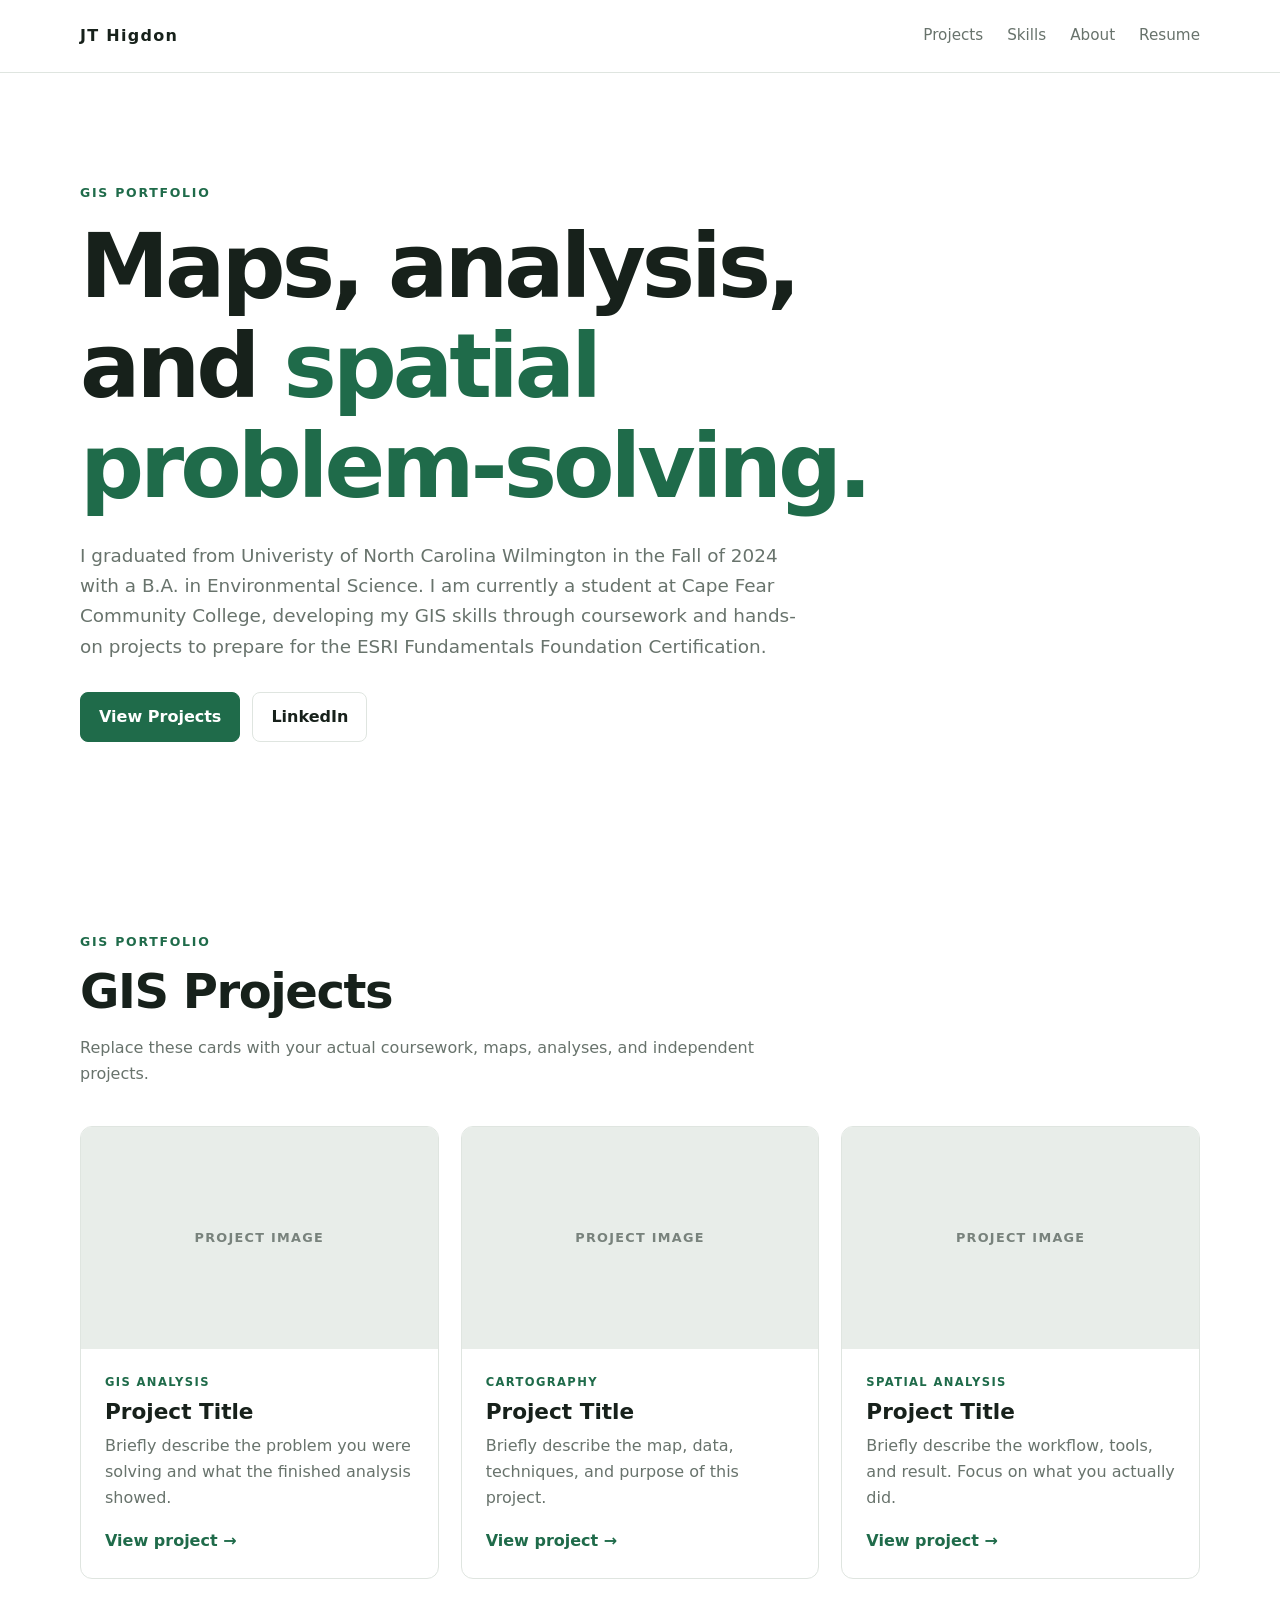
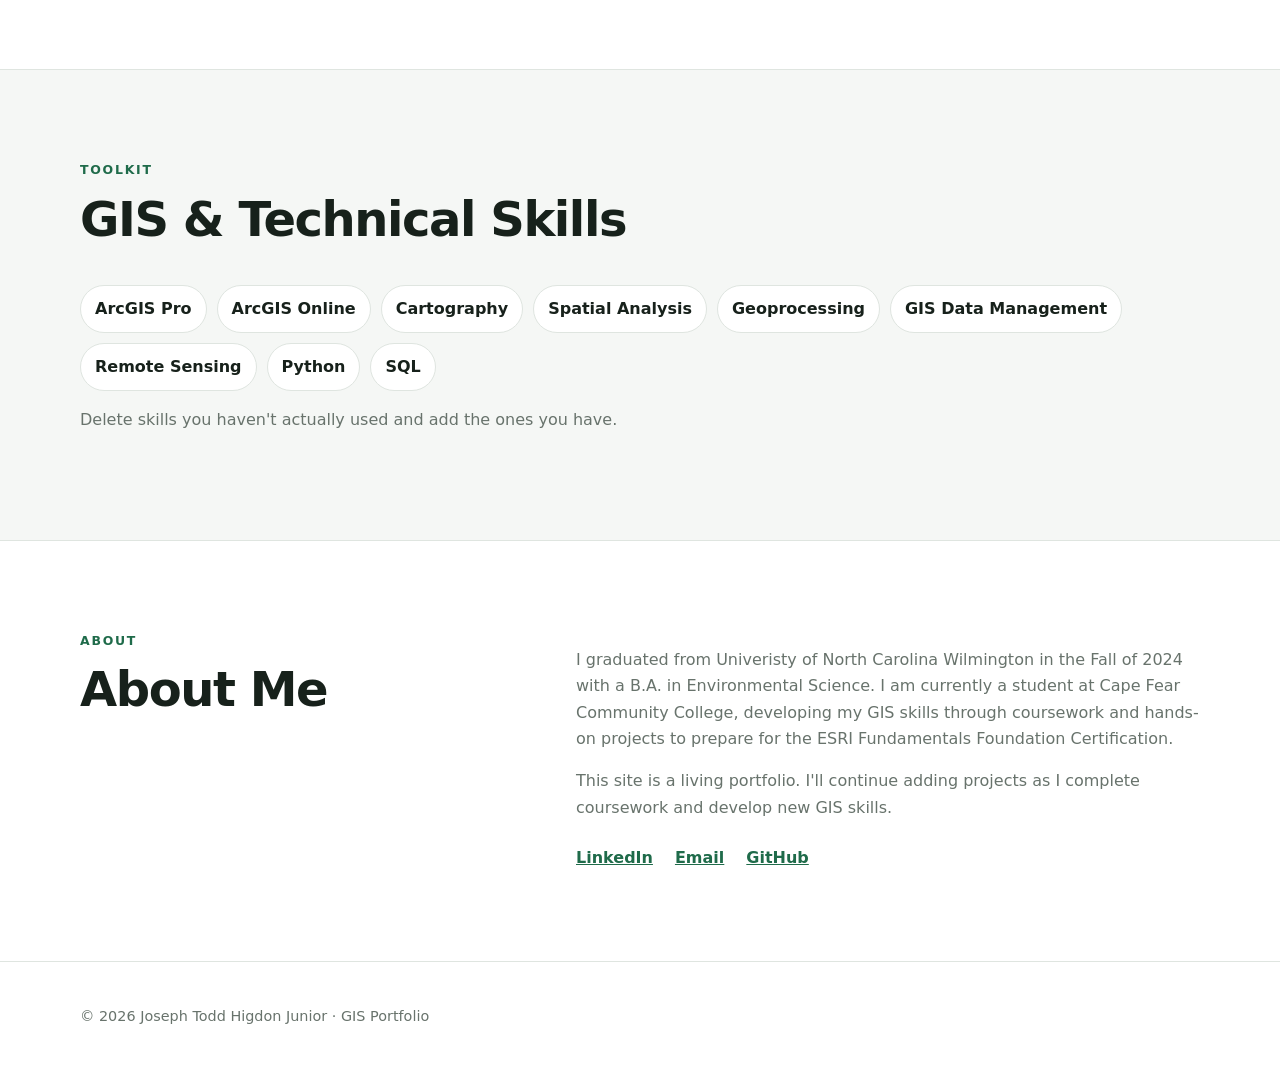
==== index.html @ 103b7e20 "Update index.html" ====
<!DOCTYPE html>
<html lang="en">
<head>
  <meta charset="UTF-8">
  <meta name="viewport" content="width=device-width, initial-scale=1.0">
  <meta name="description" content="GIS portfolio of Your Name — GIS projects, maps, analysis, and technical skills.">
  <title>JT Higdon | GIS Portfolio</title>
  <link rel="stylesheet" href="assets/style.css">
</head>
<body>
  <header class="site-header">
    <nav class="nav container">
      <a class="brand" href="index.html">JT Higdon</a>
      <div class="nav-links">
        <a href="#projects">Projects</a>
        <a href="#skills">Skills</a>
        <a href="#about">About</a>
        <a href="resume.pdf" target="_blank">Resume</a>
      </div>
    </nav>
  </header>

  <main>
    <section class="hero container">
      <p class="eyebrow">GIS PORTFOLIO</p>
      <h1>Maps, analysis, and <span>spatial problem-solving.</span></h1>
      <p class="hero-copy">
I graduated from Univeristy of North Carolina Wilmington in the Fall of 2024 with a B.A. in Environmental Science. 
        I am currently a student at Cape Fear Community College, developing my GIS skills through coursework 
        and hands-on projects to prepare for the ESRI Fundamentals Foundation Certification. 
      </p>
      <div class="hero-actions">
        <a class="button primary" href="#projects">View Projects</a>
        <a class="button secondary" href="https://www.linkedin.com/" target="_blank" rel="noopener">LinkedIn</a>
      </div>
    </section>

    <section id="projects" class="section container">
      <div class="section-heading">
        <p class="eyebrow">GIS PORTFOLIO</p>
        <h2>GIS Projects</h2>
        <p>Replace these cards with your actual coursework, maps, analyses, and independent projects.</p>
      </div>

      <div class="project-grid">
        <article class="project-card">
          <div class="project-image placeholder">PROJECT IMAGE</div>
          <div class="project-content">
            <p class="project-type">GIS ANALYSIS</p>
            <h3>Project Title</h3>
            <p>Briefly describe the problem you were solving and what the finished analysis showed.</p>
            <a href="projects/project-1.html">View project →</a>
          </div>
        </article>

        <article class="project-card">
          <div class="project-image placeholder">PROJECT IMAGE</div>
          <div class="project-content">
            <p class="project-type">CARTOGRAPHY</p>
            <h3>Project Title</h3>
            <p>Briefly describe the map, data, techniques, and purpose of this project.</p>
            <a href="projects/project-2.html">View project →</a>
          </div>
        </article>

        <article class="project-card">
          <div class="project-image placeholder">PROJECT IMAGE</div>
          <div class="project-content">
            <p class="project-type">SPATIAL ANALYSIS</p>
            <h3>Project Title</h3>
            <p>Briefly describe the workflow, tools, and result. Focus on what you actually did.</p>
            <a href="projects/project-3.html">View project →</a>
          </div>
        </article>
      </div>
    </section>

    <section id="skills" class="section section-alt">
      <div class="container">
        <div class="section-heading">
          <p class="eyebrow">TOOLKIT</p>
          <h2>GIS & Technical Skills</h2>
        </div>
        <div class="skills">
          <span>ArcGIS Pro</span>
          <span>ArcGIS Online</span>
          <span>Cartography</span>
          <span>Spatial Analysis</span>
          <span>Geoprocessing</span>
          <span>GIS Data Management</span>
          <span>Remote Sensing</span>
          <span>Python</span>
          <span>SQL</span>
        </div>
        <p class="note">Delete skills you haven't actually used and add the ones you have.</p>
      </div>
    </section>

    <section id="about" class="section container about">
      <div>
        <p class="eyebrow">ABOUT</p>
        <h2>About Me</h2>
      </div>
      <div class="about-copy">
        <p>
I graduated from Univeristy of North Carolina Wilmington in the Fall of 2024 with a B.A. in Environmental Science.
          I am currently a student at Cape Fear Community College, developing my GIS skills through coursework 
          and hands-on projects to prepare for the ESRI Fundamentals Foundation Certification.
        </p>
        <p>
          This site is a living portfolio. I'll continue adding projects as I
          complete coursework and develop new GIS skills.
        </p>
        <div class="contact-links">
          <a href="https://www.linkedin.com/" target="_blank" rel="noopener">LinkedIn</a>
          <a href="mailto:your.email@example.com">Email</a>
          <a href="https://github.com/" target="_blank" rel="noopener">GitHub</a>
        </div>
      </div>
    </section>
  </main>

  <footer class="footer">
    <div class="container">
      <p>© 2026 Joseph Todd Higdon Junior · GIS Portfolio</p>
    </div>
  </footer>
</body>
</html>
---- assets/style.css ----
:root {
  --ink: #17211b;
  --muted: #68736c;
  --line: #dfe5e0;
  --surface: #f5f7f5;
  --accent: #1f6b4a;
  --accent-dark: #154d35;
  --white: #ffffff;
}

* { box-sizing: border-box; }

html { scroll-behavior: smooth; }

body {
  margin: 0;
  font-family: Inter, ui-sans-serif, system-ui, -apple-system, BlinkMacSystemFont, "Segoe UI", sans-serif;
  color: var(--ink);
  background: var(--white);
  line-height: 1.65;
}

a { color: inherit; }

.container {
  width: min(1120px, calc(100% - 40px));
  margin: 0 auto;
}

.site-header {
  position: sticky;
  top: 0;
  z-index: 10;
  background: rgba(255,255,255,.94);
  border-bottom: 1px solid var(--line);
  backdrop-filter: blur(10px);
}

.nav {
  min-height: 72px;
  display: flex;
  align-items: center;
  justify-content: space-between;
  gap: 24px;
}

.brand {
  font-weight: 800;
  letter-spacing: .08em;
  text-decoration: none;
}

.nav-links {
  display: flex;
  gap: 24px;
  font-size: .95rem;
}

.nav-links a { text-decoration: none; color: var(--muted); }
.nav-links a:hover { color: var(--ink); }

.hero {
  padding: 110px 0 100px;
  max-width: 1120px;
}

.eyebrow {
  margin: 0 0 12px;
  color: var(--accent);
  font-size: .78rem;
  font-weight: 800;
  letter-spacing: .14em;
}

h1, h2, h3 { line-height: 1.12; margin-top: 0; }

h1 {
  max-width: 850px;
  margin-bottom: 24px;
  font-size: clamp(3rem, 7vw, 5.8rem);
  letter-spacing: -.045em;
}

h1 span { color: var(--accent); }

h2 {
  font-size: clamp(2rem, 4vw, 3rem);
  letter-spacing: -.03em;
  margin-bottom: 14px;
}

h3 { font-size: 1.35rem; margin-bottom: 8px; }

.hero-copy {
  max-width: 730px;
  color: var(--muted);
  font-size: 1.15rem;
}

.hero-actions {
  display: flex;
  gap: 12px;
  margin-top: 30px;
}

.button {
  display: inline-block;
  padding: 11px 18px;
  border-radius: 8px;
  text-decoration: none;
  font-weight: 700;
  border: 1px solid var(--line);
}

.button.primary {
  background: var(--accent);
  color: var(--white);
  border-color: var(--accent);
}

.button.primary:hover { background: var(--accent-dark); }

.button.secondary { background: var(--white); }

.section { padding: 90px 0; }

.section-alt {
  background: var(--surface);
  border-top: 1px solid var(--line);
  border-bottom: 1px solid var(--line);
}

.section-heading {
  max-width: 700px;
  margin-bottom: 38px;
}

.section-heading > p:last-child,
.note { color: var(--muted); }

.project-grid {
  display: grid;
  grid-template-columns: repeat(3, 1fr);
  gap: 22px;
}

.project-card {
  overflow: hidden;
  border: 1px solid var(--line);
  border-radius: 12px;
  background: var(--white);
}

.project-image {
  width: 100%;
  aspect-ratio: 16 / 10;
  object-fit: cover;
}

.placeholder {
  display: grid;
  place-items: center;
  background: #e8ede9;
  color: #78827c;
  font-size: .8rem;
  font-weight: 800;
  letter-spacing: .1em;
}

.project-content { padding: 24px; }

.project-type {
  margin: 0 0 8px;
  color: var(--accent);
  font-size: .72rem;
  font-weight: 800;
  letter-spacing: .12em;
}

.project-content p:not(.project-type) {
  color: var(--muted);
  margin-top: 0;
}

.project-content a {
  color: var(--accent);
  font-weight: 750;
  text-decoration: none;
}

.skills {
  display: flex;
  flex-wrap: wrap;
  gap: 10px;
}

.skills span {
  padding: 10px 14px;
  border: 1px solid var(--line);
  border-radius: 999px;
  background: var(--white);
  font-weight: 650;
}

.about {
  display: grid;
  grid-template-columns: .8fr 1.2fr;
  gap: 80px;
}

.about-copy {
  max-width: 680px;
  color: var(--muted);
}

.contact-links {
  display: flex;
  gap: 22px;
  margin-top: 24px;
}

.contact-links a {
  color: var(--accent);
  font-weight: 750;
}

.footer {
  padding: 28px 0;
  border-top: 1px solid var(--line);
  color: var(--muted);
  font-size: .9rem;
}

@media (max-width: 800px) {
  .nav-links { gap: 12px; font-size: .85rem; }
  .project-grid, .about { grid-template-columns: 1fr; }
  .about { gap: 20px; }
  .hero { padding-top: 75px; }
}

@media (max-width: 520px) {
  .nav { align-items: flex-start; padding: 16px 0; flex-direction: column; }
  .nav-links { flex-wrap: wrap; }
  .hero-actions { flex-direction: column; align-items: flex-start; }
}
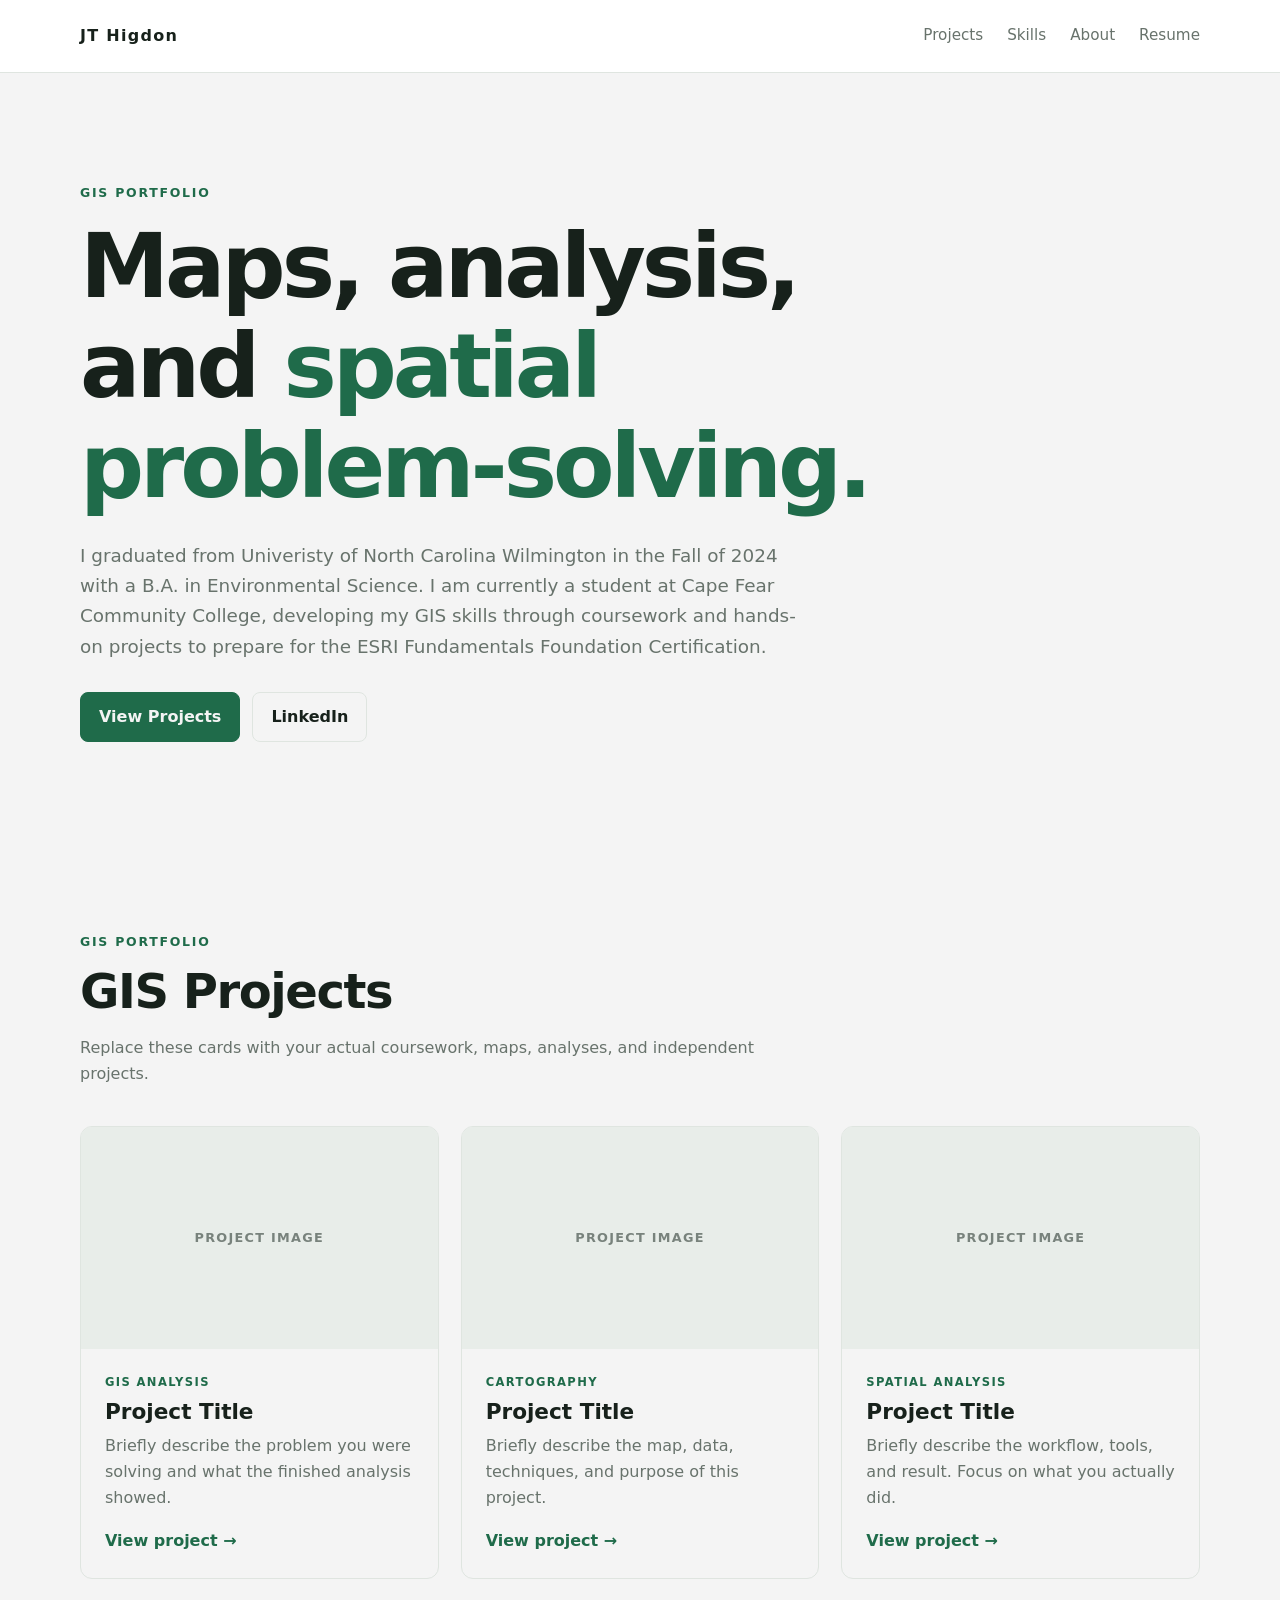
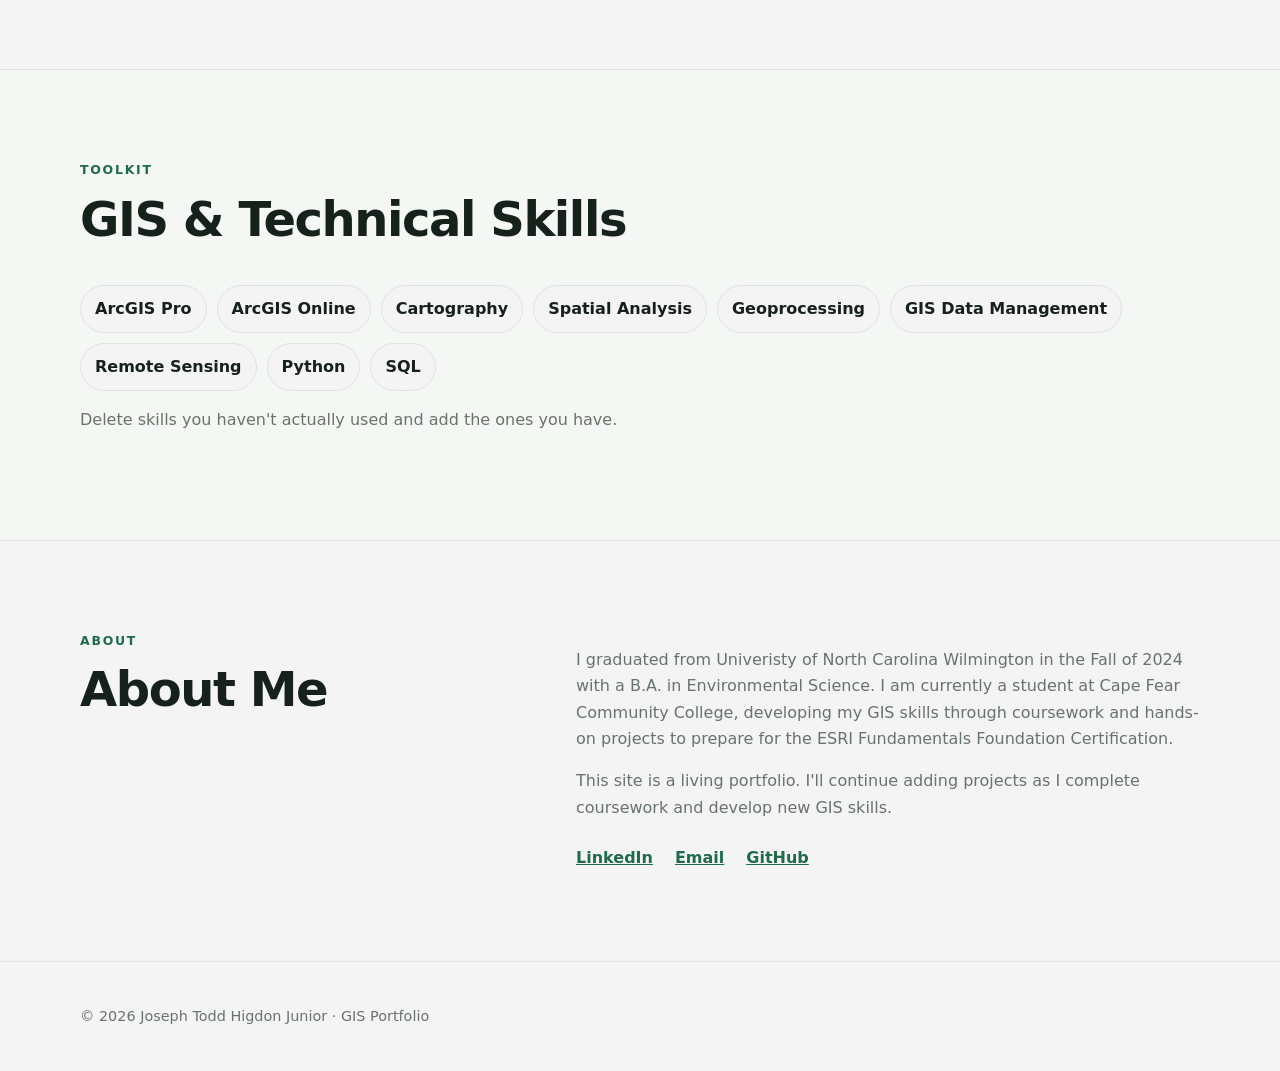
==== commit 922daa64: "Update index.html" ====
--- a/index.html
+++ b/index.html
@@ -31,7 +31,7 @@
       </p>
       <div class="hero-actions">
         <a class="button primary" href="#projects">View Projects</a>
-        <a class="button secondary" href="https://www.linkedin.com/" target="_blank" rel="noopener">LinkedIn</a>
+        <a class="button secondary" href="https://www.linkedin.com/in/JosephTHigdonJr" target="_blank" rel="noopener">LinkedIn</a>
       </div>
     </section>
 
@@ -112,8 +112,8 @@
           complete coursework and develop new GIS skills.
         </p>
         <div class="contact-links">
-          <a href="https://www.linkedin.com/" target="_blank" rel="noopener">LinkedIn</a>
-          <a href="mailto:your.email@example.com">Email</a>
+          <a href="https://www.linkedin.com/in/JosephTHigdonJr" target="_blank" rel="noopener">LinkedIn</a>
+          <a href="JTHigdonJ@gmail.com">Email</a>
           <a href="https://github.com/" target="_blank" rel="noopener">GitHub</a>
         </div>
       </div>
--- a/assets/style.css
+++ b/assets/style.css
@@ -5,7 +5,7 @@
   --surface: #f5f7f5;
   --accent: #1f6b4a;
   --accent-dark: #154d35;
-  --white: #ffffff;
+  --white: #f4f4f4;
 }
 
 * { box-sizing: border-box; }
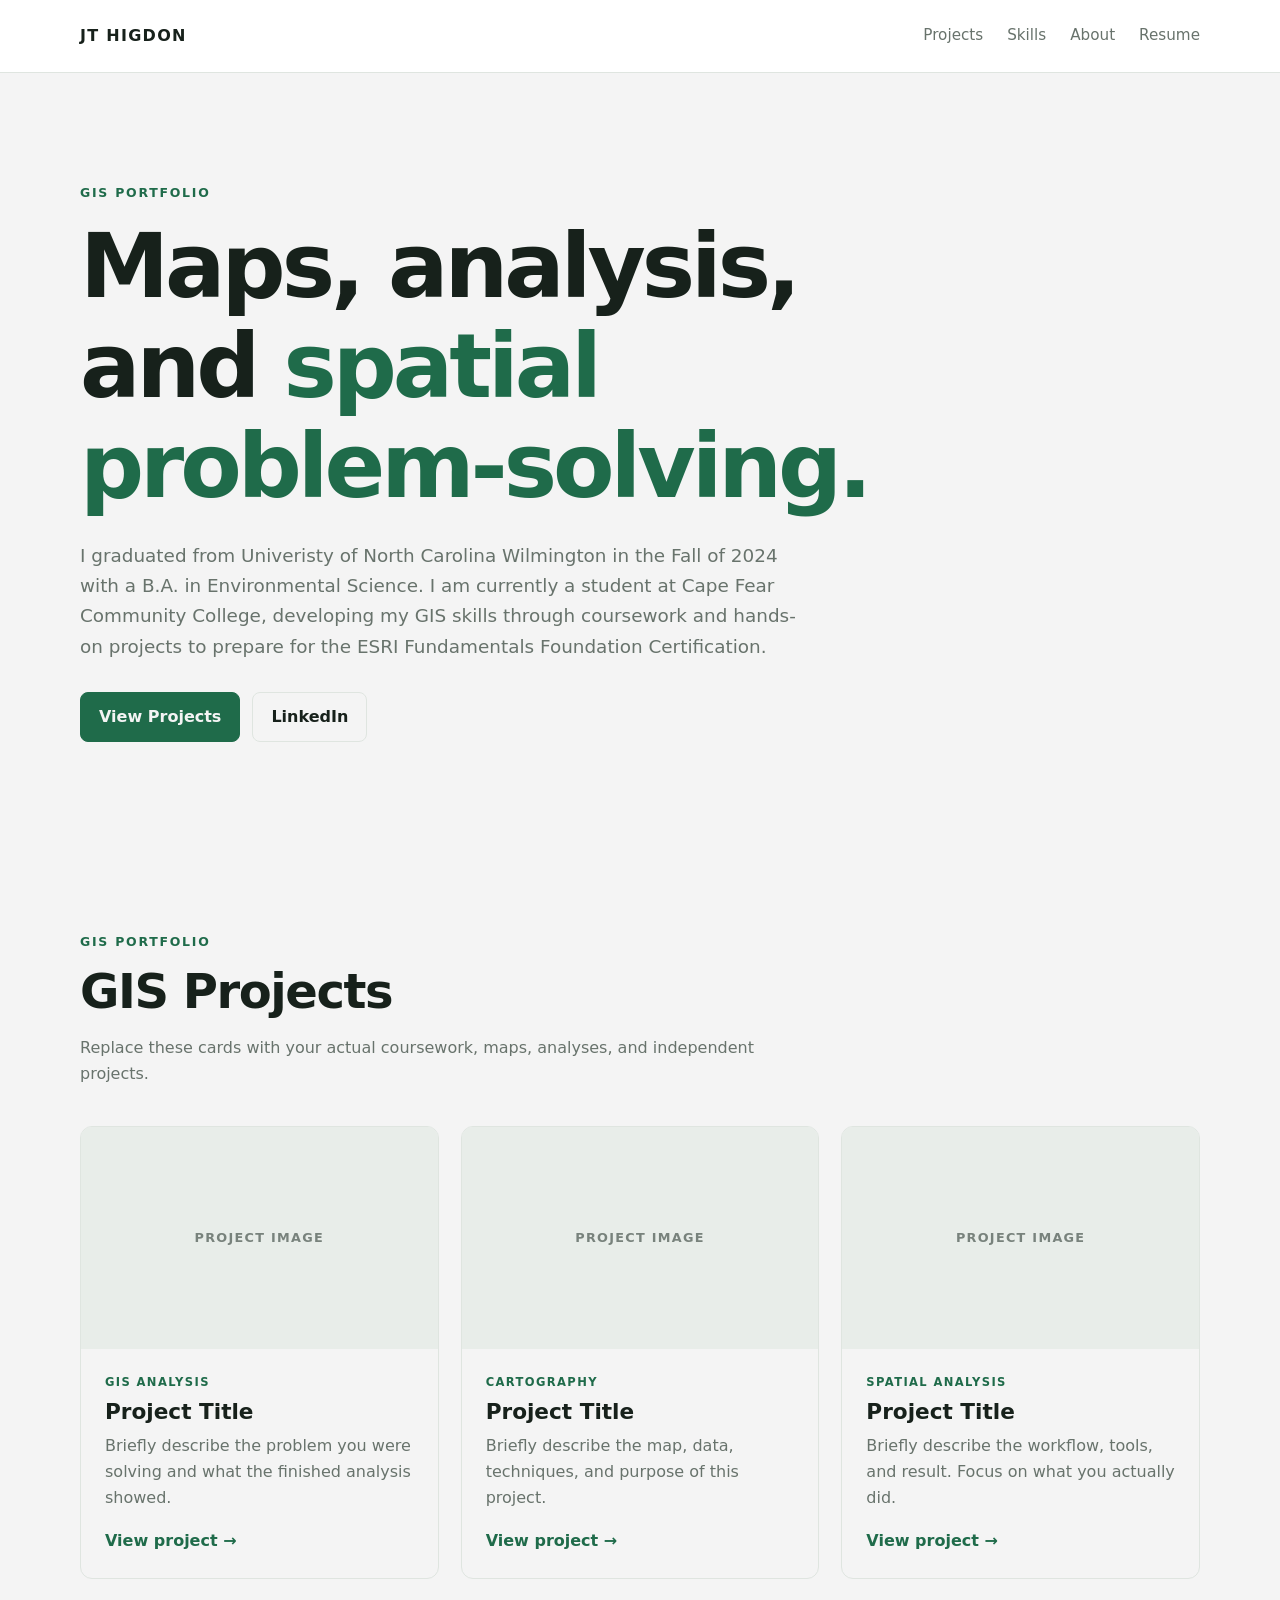
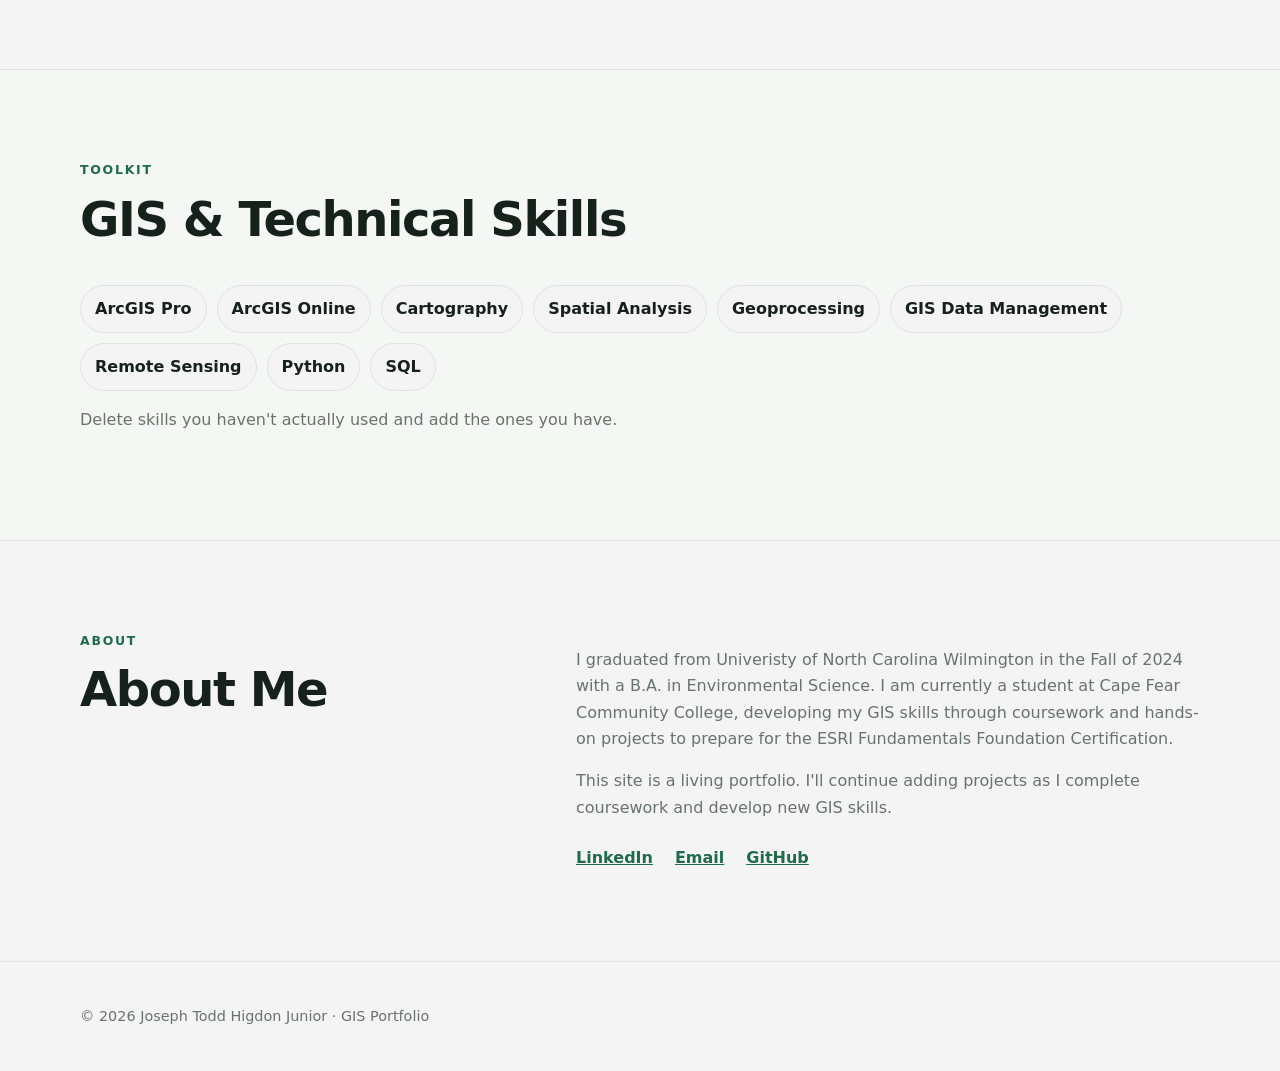
==== commit bf11fa62: "Update index.html" ====
--- a/index.html
+++ b/index.html
@@ -4,13 +4,13 @@
   <meta charset="UTF-8">
   <meta name="viewport" content="width=device-width, initial-scale=1.0">
   <meta name="description" content="GIS portfolio of Your Name — GIS projects, maps, analysis, and technical skills.">
-  <title>JT Higdon | GIS Portfolio</title>
+  <title>JT HIGDON | GIS Portfolio</title>
   <link rel="stylesheet" href="assets/style.css">
 </head>
 <body>
   <header class="site-header">
     <nav class="nav container">
-      <a class="brand" href="index.html">JT Higdon</a>
+      <a class="brand" href="index.html">JT HIGDON</a>
       <div class="nav-links">
         <a href="#projects">Projects</a>
         <a href="#skills">Skills</a>
@@ -113,7 +113,7 @@
         </p>
         <div class="contact-links">
           <a href="https://www.linkedin.com/in/JosephTHigdonJr" target="_blank" rel="noopener">LinkedIn</a>
-          <a href="JTHigdonJ@gmail.com">Email</a>
+          <a href="mailto:JTHigdonJ@gmail.com">Email</a>
           <a href="https://github.com/" target="_blank" rel="noopener">GitHub</a>
         </div>
       </div>
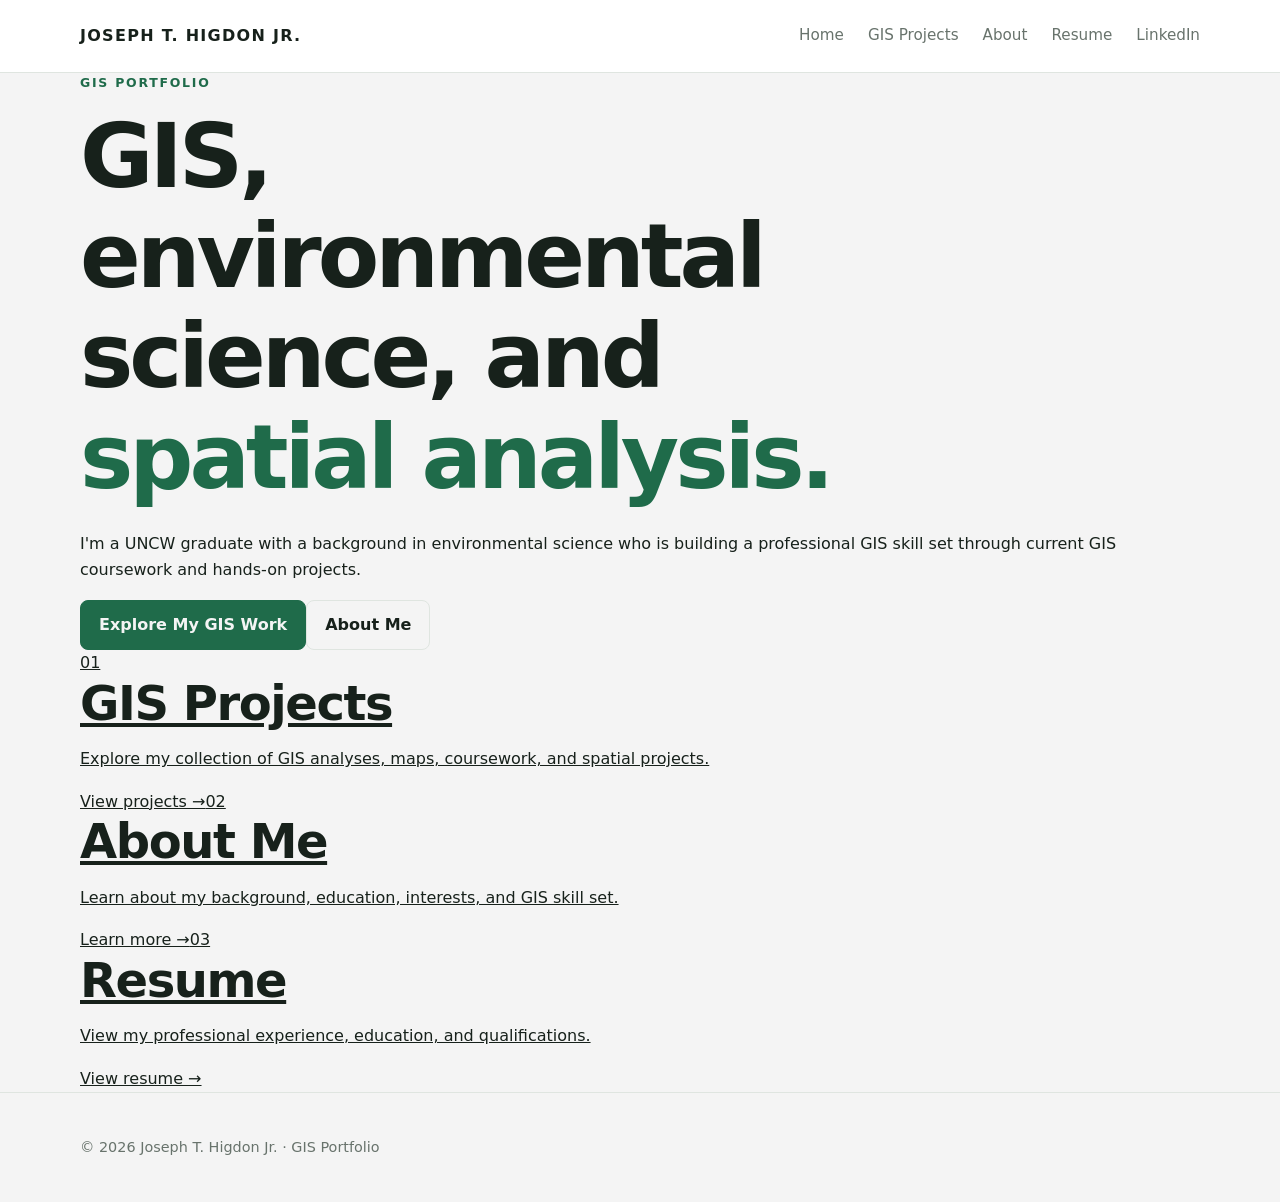
==== commit 4259efb7: "Add files via upload" ====
--- a/index.html
+++ b/index.html
@@ -1,129 +1 @@
-<!DOCTYPE html>
-<html lang="en">
-<head>
-  <meta charset="UTF-8">
-  <meta name="viewport" content="width=device-width, initial-scale=1.0">
-  <meta name="description" content="GIS portfolio of Your Name — GIS projects, maps, analysis, and technical skills.">
-  <title>JT HIGDON | GIS Portfolio</title>
-  <link rel="stylesheet" href="assets/style.css">
-</head>
-<body>
-  <header class="site-header">
-    <nav class="nav container">
-      <a class="brand" href="index.html">JT HIGDON</a>
-      <div class="nav-links">
-        <a href="#projects">Projects</a>
-        <a href="#skills">Skills</a>
-        <a href="#about">About</a>
-        <a href="resume.pdf" target="_blank">Resume</a>
-      </div>
-    </nav>
-  </header>
-
-  <main>
-    <section class="hero container">
-      <p class="eyebrow">GIS PORTFOLIO</p>
-      <h1>Maps, analysis, and <span>spatial problem-solving.</span></h1>
-      <p class="hero-copy">
-I graduated from Univeristy of North Carolina Wilmington in the Fall of 2024 with a B.A. in Environmental Science. 
-        I am currently a student at Cape Fear Community College, developing my GIS skills through coursework 
-        and hands-on projects to prepare for the ESRI Fundamentals Foundation Certification. 
-      </p>
-      <div class="hero-actions">
-        <a class="button primary" href="#projects">View Projects</a>
-        <a class="button secondary" href="https://www.linkedin.com/in/JosephTHigdonJr" target="_blank" rel="noopener">LinkedIn</a>
-      </div>
-    </section>
-
-    <section id="projects" class="section container">
-      <div class="section-heading">
-        <p class="eyebrow">GIS PORTFOLIO</p>
-        <h2>GIS Projects</h2>
-        <p>Replace these cards with your actual coursework, maps, analyses, and independent projects.</p>
-      </div>
-
-      <div class="project-grid">
-        <article class="project-card">
-          <div class="project-image placeholder">PROJECT IMAGE</div>
-          <div class="project-content">
-            <p class="project-type">GIS ANALYSIS</p>
-            <h3>Project Title</h3>
-            <p>Briefly describe the problem you were solving and what the finished analysis showed.</p>
-            <a href="projects/project-1.html">View project →</a>
-          </div>
-        </article>
-
-        <article class="project-card">
-          <div class="project-image placeholder">PROJECT IMAGE</div>
-          <div class="project-content">
-            <p class="project-type">CARTOGRAPHY</p>
-            <h3>Project Title</h3>
-            <p>Briefly describe the map, data, techniques, and purpose of this project.</p>
-            <a href="projects/project-2.html">View project →</a>
-          </div>
-        </article>
-
-        <article class="project-card">
-          <div class="project-image placeholder">PROJECT IMAGE</div>
-          <div class="project-content">
-            <p class="project-type">SPATIAL ANALYSIS</p>
-            <h3>Project Title</h3>
-            <p>Briefly describe the workflow, tools, and result. Focus on what you actually did.</p>
-            <a href="projects/project-3.html">View project →</a>
-          </div>
-        </article>
-      </div>
-    </section>
-
-    <section id="skills" class="section section-alt">
-      <div class="container">
-        <div class="section-heading">
-          <p class="eyebrow">TOOLKIT</p>
-          <h2>GIS & Technical Skills</h2>
-        </div>
-        <div class="skills">
-          <span>ArcGIS Pro</span>
-          <span>ArcGIS Online</span>
-          <span>Cartography</span>
-          <span>Spatial Analysis</span>
-          <span>Geoprocessing</span>
-          <span>GIS Data Management</span>
-          <span>Remote Sensing</span>
-          <span>Python</span>
-          <span>SQL</span>
-        </div>
-        <p class="note">Delete skills you haven't actually used and add the ones you have.</p>
-      </div>
-    </section>
-
-    <section id="about" class="section container about">
-      <div>
-        <p class="eyebrow">ABOUT</p>
-        <h2>About Me</h2>
-      </div>
-      <div class="about-copy">
-        <p>
-I graduated from Univeristy of North Carolina Wilmington in the Fall of 2024 with a B.A. in Environmental Science.
-          I am currently a student at Cape Fear Community College, developing my GIS skills through coursework 
-          and hands-on projects to prepare for the ESRI Fundamentals Foundation Certification.
-        </p>
-        <p>
-          This site is a living portfolio. I'll continue adding projects as I
-          complete coursework and develop new GIS skills.
-        </p>
-        <div class="contact-links">
-          <a href="https://www.linkedin.com/in/JosephTHigdonJr" target="_blank" rel="noopener">LinkedIn</a>
-          <a href="mailto:JTHigdonJ@gmail.com">Email</a>
-          <a href="https://github.com/" target="_blank" rel="noopener">GitHub</a>
-        </div>
-      </div>
-    </section>
-  </main>
-
-  <footer class="footer">
-    <div class="container">
-      <p>© 2026 Joseph Todd Higdon Junior · GIS Portfolio</p>
-    </div>
-  </footer>
-</body>
-</html>
+<!DOCTYPE html><html lang="en"><head><meta charset="UTF-8"><meta name="viewport" content="width=device-width, initial-scale=1.0"><title>GIS Portfolio | Joseph T. Higdon Jr.</title><link rel="stylesheet" href="assets/style.css"></head><body><header class="site-header"><nav class="nav container"><a class="brand" href="index.html">JOSEPH T. HIGDON JR.</a><div class="nav-links"><a href="index.html" class="active">Home</a><a href="projects.html" class="">GIS Projects</a><a href="about.html" class="">About</a><a href="resume.html" class="">Resume</a><a href="https://www.linkedin.com/in/JosephTHigdonJr" target="_blank" rel="noopener">LinkedIn</a></div></nav></header><main><section class="landing container"><div class="landing-copy"><p class="eyebrow">GIS PORTFOLIO</p><h1>GIS, environmental science, and <span>spatial analysis.</span></h1><p class="lead">I'm a UNCW graduate with a background in environmental science who is building a professional GIS skill set through current GIS coursework and hands-on projects.</p><div class="actions"><a class="button primary" href="projects.html">Explore My GIS Work</a><a class="button secondary" href="about.html">About Me</a></div></div></section><section class="quick-links"><div class="container quick-grid"><a href="projects.html"><span class="card-label">01</span><h2>GIS Projects</h2><p>Explore my collection of GIS analyses, maps, coursework, and spatial projects.</p><span class="arrow">View projects →</span></a><a href="about.html"><span class="card-label">02</span><h2>About Me</h2><p>Learn about my background, education, interests, and GIS skill set.</p><span class="arrow">Learn more →</span></a><a href="resume.html"><span class="card-label">03</span><h2>Resume</h2><p>View my professional experience, education, and qualifications.</p><span class="arrow">View resume →</span></a></div></section></main><footer class="footer"><div class="container"><p>© 2026 Joseph T. Higdon Jr. · GIS Portfolio</p></div></footer></body></html>
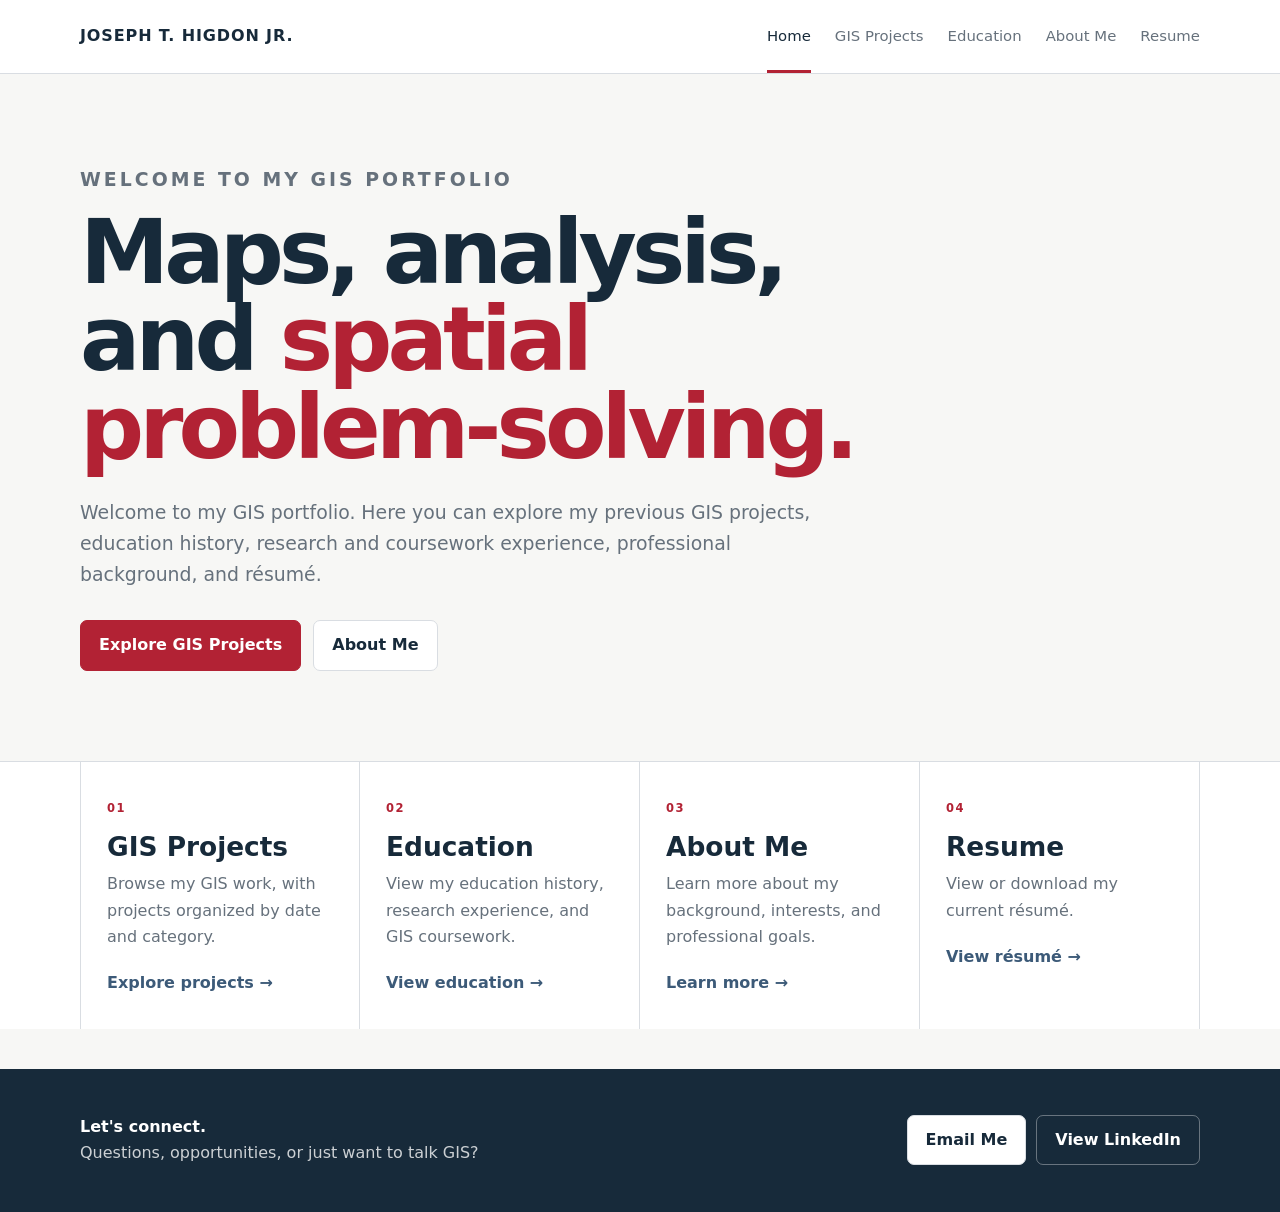
==== commit ae6b0e25: "Add files via upload" ====
--- a/index.html
+++ b/index.html
@@ -1 +1,82 @@
-<!DOCTYPE html><html lang="en"><head><meta charset="UTF-8"><meta name="viewport" content="width=device-width, initial-scale=1.0"><title>GIS Portfolio | Joseph T. Higdon Jr.</title><link rel="stylesheet" href="assets/style.css"></head><body><header class="site-header"><nav class="nav container"><a class="brand" href="index.html">JOSEPH T. HIGDON JR.</a><div class="nav-links"><a href="index.html" class="active">Home</a><a href="projects.html" class="">GIS Projects</a><a href="about.html" class="">About</a><a href="resume.html" class="">Resume</a><a href="https://www.linkedin.com/in/JosephTHigdonJr" target="_blank" rel="noopener">LinkedIn</a></div></nav></header><main><section class="landing container"><div class="landing-copy"><p class="eyebrow">GIS PORTFOLIO</p><h1>GIS, environmental science, and <span>spatial analysis.</span></h1><p class="lead">I'm a UNCW graduate with a background in environmental science who is building a professional GIS skill set through current GIS coursework and hands-on projects.</p><div class="actions"><a class="button primary" href="projects.html">Explore My GIS Work</a><a class="button secondary" href="about.html">About Me</a></div></div></section><section class="quick-links"><div class="container quick-grid"><a href="projects.html"><span class="card-label">01</span><h2>GIS Projects</h2><p>Explore my collection of GIS analyses, maps, coursework, and spatial projects.</p><span class="arrow">View projects →</span></a><a href="about.html"><span class="card-label">02</span><h2>About Me</h2><p>Learn about my background, education, interests, and GIS skill set.</p><span class="arrow">Learn more →</span></a><a href="resume.html"><span class="card-label">03</span><h2>Resume</h2><p>View my professional experience, education, and qualifications.</p><span class="arrow">View resume →</span></a></div></section></main><footer class="footer"><div class="container"><p>© 2026 Joseph T. Higdon Jr. · GIS Portfolio</p></div></footer></body></html>+<!doctype html>
+<html lang="en">
+<head>
+  <meta charset="utf-8">
+  <meta name="viewport" content="width=device-width, initial-scale=1">
+  <meta name="description" content="GIS portfolio of Joseph T. Higdon Jr.">
+  <title>Home | Joseph T. Higdon Jr.</title>
+  <link rel="stylesheet" href="assets/style.css">
+</head>
+<body>
+
+<header class="site-header">
+  <nav class="nav container">
+    <a class="brand" href="index.html">JOSEPH T. HIGDON JR.</a>
+    <div class="nav-links"><a href="index.html" class="active">Home</a><a href="projects.html" class="">GIS Projects</a><a href="education.html" class="">Education</a><a href="about.html" class="">About Me</a><a href="resume.html" class="">Resume</a></div>
+  </nav>
+</header>
+
+
+<main>
+  <section class="hero container">
+    <div class="hero-copy">
+      <p class="eyebrow">WELCOME TO MY GIS PORTFOLIO</p>
+      <h1>Maps, analysis, and <span>spatial problem-solving.</span></h1>
+      <p>
+        Welcome to my GIS portfolio. Here you can explore my previous GIS
+        projects, education history, research and coursework experience,
+        professional background, and résumé.
+      </p>
+      <div class="actions">
+        <a class="button primary" href="projects.html">Explore GIS Projects</a>
+        <a class="button secondary" href="about.html">About Me</a>
+      </div>
+    </div>
+  </section>
+
+  <section class="home-panels">
+    <div class="container panel-grid">
+      <a class="panel" href="projects.html">
+        <span class="panel-number">01</span>
+        <h2>GIS Projects</h2>
+        <p>Browse my GIS work, with projects organized by date and category.</p>
+        <span class="arrow">Explore projects →</span>
+      </a>
+      <a class="panel" href="education.html">
+        <span class="panel-number">02</span>
+        <h2>Education</h2>
+        <p>View my education history, research experience, and GIS coursework.</p>
+        <span class="arrow">View education →</span>
+      </a>
+      <a class="panel" href="about.html">
+        <span class="panel-number">03</span>
+        <h2>About Me</h2>
+        <p>Learn more about my background, interests, and professional goals.</p>
+        <span class="arrow">Learn more →</span>
+      </a>
+      <a class="panel" href="resume.html">
+        <span class="panel-number">04</span>
+        <h2>Resume</h2>
+        <p>View or download my current résumé.</p>
+        <span class="arrow">View résumé →</span>
+      </a>
+    </div>
+  </section>
+</main>
+
+
+<footer class="footer">
+  <div class="container footer-inner">
+    <div>
+      <p class="footer-title">Let's connect.</p>
+      <p>Questions, opportunities, or just want to talk GIS?</p>
+    </div>
+    <div class="footer-actions">
+      <a class="button secondary" href="mailto:JTHigdonJ@gmail.com">Email Me</a>
+      <a class="button outline" href="https://www.linkedin.com/in/JosephTHigdonJr" target="_blank" rel="noopener">View LinkedIn</a>
+    </div>
+  </div>
+</footer>
+
+</body>
+</html>
--- a/assets/style.css
+++ b/assets/style.css
@@ -1,11 +1,17 @@
+
 :root {
-  --ink: #17211b;
-  --muted: #68736c;
-  --line: #dfe5e0;
-  --surface: #f5f7f5;
-  --accent: #1f6b4a;
-  --accent-dark: #154d35;
-  --white: #f4f4f4;
+  --navy: #172a3a;
+  --navy-2: #243b53;
+  --red: #b22234;
+  --red-dark: #8f1b2a;
+  --blue: #3c5a78;
+  --cream: #f7f7f5;
+  --white: #ffffff;
+  --ink: #20242a;
+  --muted: #66717c;
+  --line: #d9dde2;
+  --soft: #eef0f2;
+  --shadow: 0 12px 30px rgba(23, 42, 58, .08);
 }
 
 * { box-sizing: border-box; }
@@ -14,9 +20,9 @@
 
 body {
   margin: 0;
+  background: var(--cream);
+  color: var(--ink);
   font-family: Inter, ui-sans-serif, system-ui, -apple-system, BlinkMacSystemFont, "Segoe UI", sans-serif;
-  color: var(--ink);
-  background: var(--white);
   line-height: 1.65;
 }
 
@@ -30,10 +36,10 @@
 .site-header {
   position: sticky;
   top: 0;
-  z-index: 10;
-  background: rgba(255,255,255,.94);
+  z-index: 20;
+  background: rgba(255,255,255,.96);
   border-bottom: 1px solid var(--line);
-  backdrop-filter: blur(10px);
+  backdrop-filter: blur(12px);
 }
 
 .nav {
@@ -41,64 +47,74 @@
   display: flex;
   align-items: center;
   justify-content: space-between;
+  gap: 28px;
+}
+
+.brand {
+  text-decoration: none;
+  font-weight: 850;
+  letter-spacing: .055em;
+  color: var(--navy);
+  white-space: nowrap;
+}
+
+.nav-links {
+  display: flex;
+  align-items: center;
   gap: 24px;
-}
-
-.brand {
-  font-weight: 800;
-  letter-spacing: .08em;
+  font-size: .93rem;
+}
+
+.nav-links a {
   text-decoration: none;
-}
-
-.nav-links {
-  display: flex;
-  gap: 24px;
-  font-size: .95rem;
-}
-
-.nav-links a { text-decoration: none; color: var(--muted); }
-.nav-links a:hover { color: var(--ink); }
+  color: var(--muted);
+  padding: 24px 0 21px;
+  border-bottom: 3px solid transparent;
+}
+
+.nav-links a:hover,
+.nav-links a.active {
+  color: var(--navy);
+  border-bottom-color: var(--red);
+}
 
 .hero {
-  padding: 110px 0 100px;
-  max-width: 1120px;
-}
+  min-height: 650px;
+  display: flex;
+  align-items: center;
+  padding: 90px 0;
+}
+
+.hero-copy { max-width: 850px; }
 
 .eyebrow {
-  margin: 0 0 12px;
-  color: var(--accent);
-  font-size: .78rem;
-  font-weight: 800;
-  letter-spacing: .14em;
-}
-
-h1, h2, h3 { line-height: 1.12; margin-top: 0; }
-
-h1 {
-  max-width: 850px;
-  margin-bottom: 24px;
-  font-size: clamp(3rem, 7vw, 5.8rem);
-  letter-spacing: -.045em;
-}
-
-h1 span { color: var(--accent); }
-
-h2 {
-  font-size: clamp(2rem, 4vw, 3rem);
-  letter-spacing: -.03em;
-  margin-bottom: 14px;
-}
-
-h3 { font-size: 1.35rem; margin-bottom: 8px; }
-
-.hero-copy {
-  max-width: 730px;
-  color: var(--muted);
-  font-size: 1.15rem;
-}
-
-.hero-actions {
-  display: flex;
+  margin: 0 0 14px;
+  color: var(--red);
+  font-size: .76rem;
+  font-weight: 850;
+  letter-spacing: .16em;
+}
+
+.hero h1 {
+  margin: 0 0 25px;
+  max-width: 900px;
+  color: var(--navy);
+  font-size: clamp(3.2rem, 7vw, 6.2rem);
+  line-height: .98;
+  letter-spacing: -.055em;
+}
+
+.hero h1 span { color: var(--red); }
+
+.hero p {
+  max-width: 760px;
+  color: var(--muted);
+  font-size: 1.18rem;
+}
+
+.actions {
+  display: flex;
+  flex-wrap: wrap;
   gap: 12px;
   margin-top: 30px;
 }
@@ -106,37 +122,158 @@
 .button {
   display: inline-block;
   padding: 11px 18px;
-  border-radius: 8px;
+  border-radius: 7px;
+  border: 1px solid var(--line);
   text-decoration: none;
-  font-weight: 700;
-  border: 1px solid var(--line);
+  font-weight: 750;
+  transition: .15s ease;
 }
 
 .button.primary {
-  background: var(--accent);
   color: var(--white);
-  border-color: var(--accent);
-}
-
-.button.primary:hover { background: var(--accent-dark); }
-
-.button.secondary { background: var(--white); }
-
-.section { padding: 90px 0; }
-
-.section-alt {
-  background: var(--surface);
+  background: var(--red);
+  border-color: var(--red);
+}
+
+.button.primary:hover {
+  background: var(--red-dark);
+  border-color: var(--red-dark);
+  transform: translateY(-1px);
+}
+
+.button.secondary {
+  background: var(--white);
+  color: var(--navy);
+}
+
+.button.secondary:hover {
+  border-color: var(--navy);
+}
+
+.home-panels {
   border-top: 1px solid var(--line);
-  border-bottom: 1px solid var(--line);
-}
-
-.section-heading {
-  max-width: 700px;
-  margin-bottom: 38px;
-}
-
-.section-heading > p:last-child,
-.note { color: var(--muted); }
+  background: var(--white);
+}
+
+.panel-grid {
+  display: grid;
+  grid-template-columns: repeat(4, 1fr);
+}
+
+.panel {
+  display: block;
+  min-height: 230px;
+  padding: 32px 26px;
+  text-decoration: none;
+  border-right: 1px solid var(--line);
+  transition: .15s ease;
+}
+
+.panel:first-child { border-left: 1px solid var(--line); }
+
+.panel:hover {
+  background: #fbfbfb;
+  box-shadow: inset 0 -4px 0 var(--red);
+}
+
+.panel-number {
+  color: var(--red);
+  font-size: .72rem;
+  font-weight: 850;
+  letter-spacing: .13em;
+}
+
+.panel h2 {
+  margin: 12px 0 10px;
+  color: var(--navy);
+  font-size: 1.65rem;
+  line-height: 1.1;
+}
+
+.panel p {
+  color: var(--muted);
+  margin: 0 0 20px;
+}
+
+.panel .arrow {
+  color: var(--blue);
+  font-weight: 750;
+}
+
+.page {
+  padding: 78px 0 100px;
+}
+
+.page-header {
+  max-width: 820px;
+  margin-bottom: 45px;
+}
+
+.page h1 {
+  margin: 0 0 16px;
+  color: var(--navy);
+  font-size: clamp(2.8rem, 6vw, 4.8rem);
+  line-height: 1;
+  letter-spacing: -.045em;
+}
+
+.page-intro {
+  margin: 0;
+  color: var(--muted);
+  font-size: 1.12rem;
+}
+
+.toolbar {
+  display: flex;
+  flex-wrap: wrap;
+  align-items: center;
+  gap: 12px;
+  margin-bottom: 28px;
+  padding: 16px;
+  background: var(--white);
+  border: 1px solid var(--line);
+  border-radius: 10px;
+}
+
+.toolbar label {
+  color: var(--navy);
+  font-weight: 750;
+  font-size: .9rem;
+}
+
+.toolbar select {
+  min-width: 190px;
+  padding: 9px 34px 9px 11px;
+  border: 1px solid var(--line);
+  border-radius: 6px;
+  background: var(--white);
+  color: var(--ink);
+  font: inherit;
+}
+
+.filter-buttons {
+  display: flex;
+  flex-wrap: wrap;
+  gap: 7px;
+}
+
+.filter-button {
+  padding: 8px 12px;
+  border: 1px solid var(--line);
+  border-radius: 999px;
+  background: var(--white);
+  color: var(--muted);
+  cursor: pointer;
+  font: inherit;
+  font-size: .86rem;
+}
+
+.filter-button:hover,
+.filter-button.active {
+  color: var(--white);
+  background: var(--navy);
+  border-color: var(--navy);
+}
 
 .project-grid {
   display: grid;
@@ -146,100 +283,354 @@
 
 .project-card {
   overflow: hidden;
-  border: 1px solid var(--line);
-  border-radius: 12px;
-  background: var(--white);
-}
+  background: var(--white);
+  border: 1px solid var(--line);
+  border-radius: 11px;
+  box-shadow: 0 4px 12px rgba(23,42,58,.03);
+  transition: .15s ease;
+}
+
+.project-card:hover {
+  transform: translateY(-3px);
+  box-shadow: var(--shadow);
+}
+
+.project-card.hidden { display: none; }
 
 .project-image {
+  aspect-ratio: 16 / 10;
   width: 100%;
-  aspect-ratio: 16 / 10;
   object-fit: cover;
+  background: var(--soft);
 }
 
 .placeholder {
   display: grid;
   place-items: center;
-  background: #e8ede9;
-  color: #78827c;
-  font-size: .8rem;
-  font-weight: 800;
-  letter-spacing: .1em;
-}
-
-.project-content { padding: 24px; }
-
-.project-type {
-  margin: 0 0 8px;
-  color: var(--accent);
+  color: #7b838b;
   font-size: .72rem;
   font-weight: 800;
   letter-spacing: .12em;
 }
 
-.project-content p:not(.project-type) {
-  color: var(--muted);
-  margin-top: 0;
-}
-
-.project-content a {
-  color: var(--accent);
+.project-content { padding: 22px; }
+
+.project-type {
+  margin: 0 0 7px;
+  color: var(--red);
+  font-size: .69rem;
+  font-weight: 850;
+  letter-spacing: .12em;
+}
+
+.project-date {
+  margin: -2px 0 12px;
+  color: var(--muted);
+  font-size: .84rem;
+}
+
+.project-content h2 {
+  margin: 0 0 10px;
+  color: var(--navy);
+  font-size: 1.45rem;
+  line-height: 1.15;
+}
+
+.project-content p:not(.project-type):not(.project-date) {
+  color: var(--muted);
+}
+
+.text-link {
+  color: var(--blue);
   font-weight: 750;
   text-decoration: none;
 }
 
+.text-link:hover { color: var(--red); }
+
+.empty-state {
+  display: none;
+  padding: 45px;
+  text-align: center;
+  background: var(--white);
+  border: 1px dashed var(--line);
+  border-radius: 10px;
+  color: var(--muted);
+}
+
+.about-layout {
+  display: grid;
+  grid-template-columns: 310px 1fr;
+  gap: 72px;
+  align-items: start;
+}
+
+.headshot {
+  position: sticky;
+  top: 105px;
+}
+
+.headshot img,
+.headshot-placeholder {
+  width: 100%;
+  aspect-ratio: 1 / 1;
+  object-fit: cover;
+  border-radius: 14px;
+  border: 1px solid var(--line);
+}
+
+.headshot-placeholder {
+  display: grid;
+  place-items: center;
+  padding: 30px;
+  background: var(--soft);
+  color: #7b838b;
+  text-align: center;
+  font-size: .75rem;
+  font-weight: 800;
+  letter-spacing: .1em;
+}
+
+.about-copy { max-width: 750px; }
+
+.about-copy h2,
+.education-section h2 {
+  margin: 48px 0 16px;
+  color: var(--navy);
+}
+
 .skills {
+  display: flex;
+  flex-wrap: wrap;
+  gap: 9px;
+}
+
+.skill {
+  padding: 8px 12px;
+  background: var(--white);
+  border: 1px solid var(--line);
+  border-radius: 999px;
+  color: var(--navy);
+  font-weight: 650;
+}
+
+.timeline {
+  position: relative;
+  margin-top: 38px;
+  padding-left: 28px;
+  border-left: 2px solid var(--line);
+}
+
+.timeline-item {
+  position: relative;
+  margin-bottom: 42px;
+}
+
+.timeline-item::before {
+  content: "";
+  position: absolute;
+  width: 11px;
+  height: 11px;
+  left: -35px;
+  top: 7px;
+  border-radius: 50%;
+  background: var(--red);
+  border: 3px solid var(--cream);
+}
+
+.timeline-date {
+  margin: 0 0 5px;
+  color: var(--red);
+  font-size: .78rem;
+  font-weight: 850;
+  letter-spacing: .08em;
+}
+
+.timeline h2 {
+  margin: 0 0 5px;
+  color: var(--navy);
+  font-size: 1.5rem;
+}
+
+.timeline h3 {
+  margin: 0 0 8px;
+  color: var(--blue);
+  font-size: 1rem;
+}
+
+.timeline p { color: var(--muted); }
+
+.callout {
+  margin-top: 35px;
+  padding: 22px 24px;
+  background: var(--white);
+  border-left: 4px solid var(--red);
+  border-top: 1px solid var(--line);
+  border-right: 1px solid var(--line);
+  border-bottom: 1px solid var(--line);
+}
+
+.resume-actions {
+  margin: 28px 0;
+}
+
+.resume-frame {
+  height: 900px;
+  background: var(--white);
+  border: 1px solid var(--line);
+}
+
+.resume-frame iframe {
+  width: 100%;
+  height: 100%;
+  border: 0;
+}
+
+.project-page {
+  max-width: 920px;
+}
+
+.back {
+  display: inline-block;
+  margin-bottom: 34px;
+  color: var(--blue);
+  text-decoration: none;
+  font-weight: 750;
+}
+
+.project-page h1 {
+  max-width: 900px;
+}
+
+.project-meta {
+  display: flex;
+  flex-wrap: wrap;
+  gap: 8px;
+  margin: 24px 0 38px;
+}
+
+.meta {
+  padding: 7px 11px;
+  border: 1px solid var(--line);
+  border-radius: 999px;
+  background: var(--white);
+  color: var(--navy);
+  font-size: .85rem;
+}
+
+.project-hero-image,
+.project-placeholder {
+  width: 100%;
+  aspect-ratio: 16 / 9;
+  border-radius: 11px;
+  border: 1px solid var(--line);
+  object-fit: cover;
+}
+
+.project-placeholder {
+  display: grid;
+  place-items: center;
+  background: var(--soft);
+  color: #7b838b;
+  font-size: .75rem;
+  font-weight: 800;
+  letter-spacing: .12em;
+}
+
+.project-page h2 {
+  margin: 48px 0 14px;
+  color: var(--navy);
+}
+
+.footer {
+  margin-top: 40px;
+  padding: 45px 0;
+  background: var(--navy);
+  color: rgba(255,255,255,.78);
+}
+
+.footer-inner {
+  display: flex;
+  align-items: center;
+  justify-content: space-between;
+  gap: 30px;
+}
+
+.footer-title {
+  margin: 0 0 5px;
+  color: var(--white);
+  font-weight: 800;
+}
+
+.footer p { margin: 0; }
+
+.footer-actions {
   display: flex;
   flex-wrap: wrap;
   gap: 10px;
 }
 
-.skills span {
-  padding: 10px 14px;
-  border: 1px solid var(--line);
-  border-radius: 999px;
-  background: var(--white);
-  font-weight: 650;
-}
-
-.about {
-  display: grid;
-  grid-template-columns: .8fr 1.2fr;
-  gap: 80px;
-}
-
-.about-copy {
-  max-width: 680px;
-  color: var(--muted);
-}
-
-.contact-links {
-  display: flex;
-  gap: 22px;
-  margin-top: 24px;
-}
-
-.contact-links a {
-  color: var(--accent);
-  font-weight: 750;
-}
-
-.footer {
-  padding: 28px 0;
-  border-top: 1px solid var(--line);
-  color: var(--muted);
-  font-size: .9rem;
-}
-
-@media (max-width: 800px) {
-  .nav-links { gap: 12px; font-size: .85rem; }
-  .project-grid, .about { grid-template-columns: 1fr; }
-  .about { gap: 20px; }
-  .hero { padding-top: 75px; }
-}
-
-@media (max-width: 520px) {
-  .nav { align-items: flex-start; padding: 16px 0; flex-direction: column; }
-  .nav-links { flex-wrap: wrap; }
-  .hero-actions { flex-direction: column; align-items: flex-start; }
-}
+.footer .button.secondary {
+  color: var(--navy);
+}
+
+.footer .button.outline {
+  color: var(--white);
+  border-color: rgba(255,255,255,.35);
+}
+
+.footer .button.outline:hover {
+  border-color: var(--white);
+  background: rgba(255,255,255,.08);
+}
+
+@media (max-width: 900px) {
+  .panel-grid,
+  .project-grid { grid-template-columns: repeat(2, 1fr); }
+
+  .panel:nth-child(2) { border-right: 0; }
+  .panel:nth-child(3) { border-left: 1px solid var(--line); }
+  .about-layout { grid-template-columns: 240px 1fr; gap: 40px; }
+}
+
+@media (max-width: 700px) {
+  .nav {
+    min-height: auto;
+    padding: 15px 0;
+    align-items: flex-start;
+    flex-direction: column;
+  }
+
+  .nav-links {
+    width: 100%;
+    flex-wrap: wrap;
+    gap: 13px 18px;
+  }
+
+  .nav-links a { padding: 0 0 3px; }
+
+  .hero {
+    min-height: auto;
+    padding: 80px 0;
+  }
+
+  .panel-grid,
+  .project-grid,
+  .about-layout { grid-template-columns: 1fr; }
+
+  .panel,
+  .panel:first-child,
+  .panel:nth-child(3) {
+    border-left: 0;
+    border-right: 0;
+    border-bottom: 1px solid var(--line);
+  }
+
+  .headshot { position: static; max-width: 280px; }
+  .footer-inner { align-items: flex-start; flex-direction: column; }
+}
+
+@media (max-width: 480px) {
+  .container { width: calc(100% - 28px); }
+  .hero h1 { font-size: 3rem; }
+}
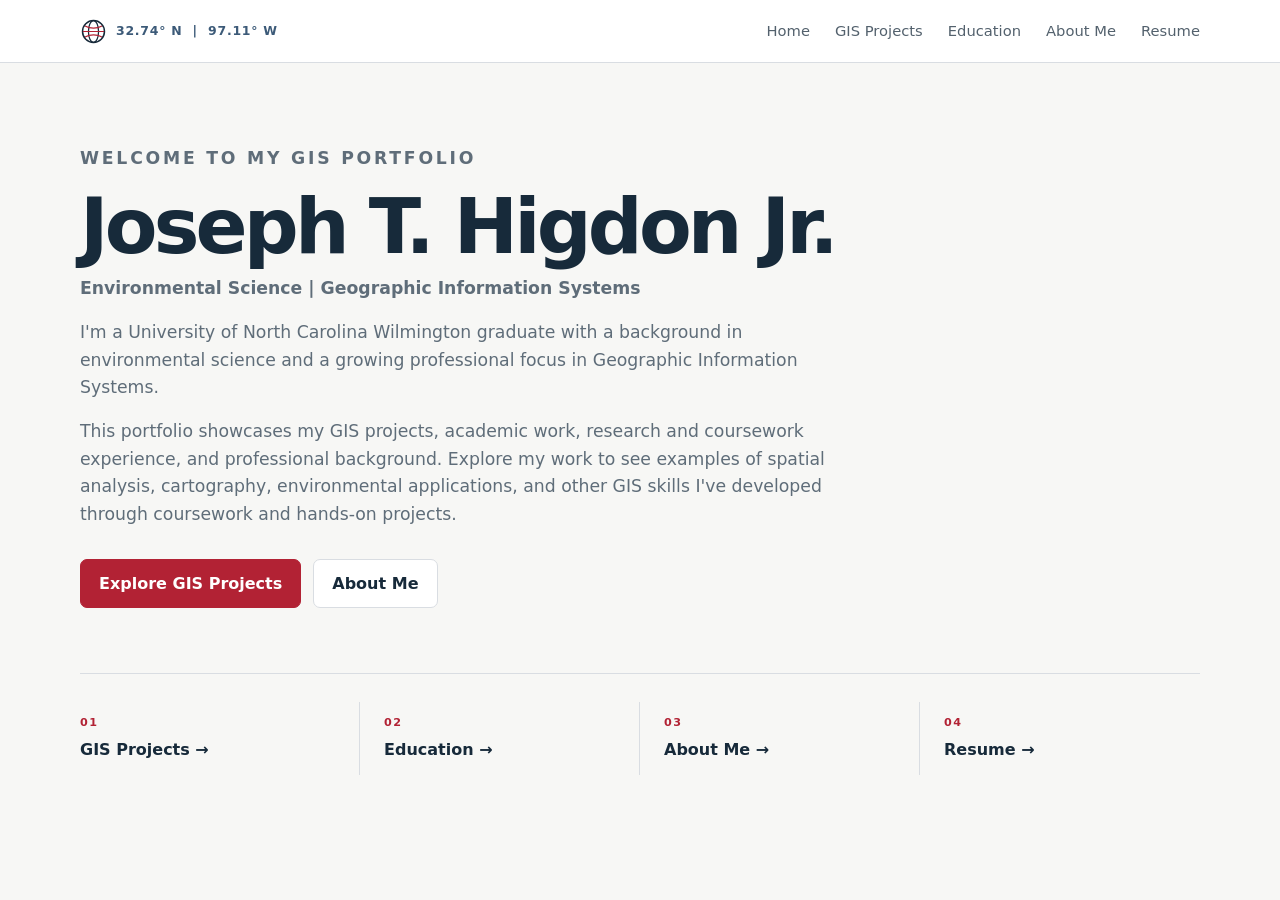
==== commit bf377688: "Add files via upload" ====
--- a/index.html
+++ b/index.html
@@ -3,80 +3,264 @@
 <head>
   <meta charset="utf-8">
   <meta name="viewport" content="width=device-width, initial-scale=1">
-  <meta name="description" content="GIS portfolio of Joseph T. Higdon Jr.">
-  <title>Home | Joseph T. Higdon Jr.</title>
-  <link rel="stylesheet" href="assets/style.css">
+  <title>GIS Portfolio | Joseph T. Higdon Jr.</title>
+  <style>
+    :root {
+      --navy: #172a3a;
+      --red: #b22234;
+      --cream: #f7f7f5;
+      --white: #ffffff;
+      --muted: #5f6d79;
+      --line: #d9dde2;
+      --blue: #3c5a78;
+    }
+
+    * { box-sizing: border-box; }
+
+    body {
+      margin: 0;
+      background: var(--cream);
+      color: var(--navy);
+      font-family: Inter, system-ui, -apple-system, BlinkMacSystemFont, "Segoe UI", sans-serif;
+      line-height: 1.6;
+    }
+
+    .container {
+      width: min(1120px, calc(100% - 64px));
+      margin: 0 auto;
+    }
+
+    header {
+      background: var(--white);
+      border-bottom: 1px solid var(--line);
+    }
+
+    .navbar {
+      min-height: 62px;
+      display: flex;
+      align-items: center;
+      justify-content: space-between;
+      gap: 30px;
+    }
+
+    .location-mark {
+      display: flex;
+      align-items: center;
+      gap: 9px;
+      color: var(--blue);
+      text-decoration: none;
+      font-size: 0.78rem;
+      font-weight: 800;
+      letter-spacing: 0.06em;
+      white-space: nowrap;
+    }
+
+    .globe {
+      width: 27px;
+      height: 27px;
+      display: block;
+    }
+
+    .nav-links {
+      display: flex;
+      gap: 25px;
+    }
+
+    .nav-links a {
+      color: #53616d;
+      text-decoration: none;
+      font-size: 0.92rem;
+    }
+
+    .nav-links a:hover {
+      color: var(--red);
+    }
+
+    main {
+      padding: 82px 0 90px;
+    }
+
+    .intro {
+      max-width: 850px;
+    }
+
+    .eyebrow {
+      margin: 0 0 18px;
+      color: var(--blue);
+      font-size: 0.75rem;
+      font-weight: 850;
+      letter-spacing: 0.16em;
+    }
+
+    h1 {
+      margin: 0 0 10px;
+      color: var(--navy);
+      font-size: clamp(2.8rem, 6vw, 5rem);
+      line-height: 1;
+      letter-spacing: -0.05em;
+    }
+
+    .subtitle {
+      margin: 0 0 28px;
+      color: var(--blue);
+      font-size: 1.15rem;
+      font-weight: 700;
+    }
+
+    .intro p {
+      max-width: 790px;
+      margin: 0 0 16px;
+      color: var(--muted);
+      font-size: 1.08rem;
+    }
+
+    .actions {
+      display: flex;
+      flex-wrap: wrap;
+      gap: 12px;
+      margin-top: 30px;
+    }
+
+    .button {
+      display: inline-block;
+      padding: 11px 18px;
+      border: 1px solid var(--line);
+      border-radius: 7px;
+      text-decoration: none;
+      font-weight: 750;
+    }
+
+    .primary {
+      background: var(--red);
+      border-color: var(--red);
+      color: white;
+    }
+
+    .secondary {
+      background: white;
+      color: var(--navy);
+    }
+
+    .section-links {
+      margin-top: 65px;
+      padding-top: 28px;
+      border-top: 1px solid var(--line);
+      display: grid;
+      grid-template-columns: repeat(4, 1fr);
+    }
+
+    .section-links a {
+      padding: 12px 24px 12px 0;
+      border-right: 1px solid var(--line);
+      color: var(--navy);
+      text-decoration: none;
+      font-weight: 800;
+    }
+
+    .section-links a:not(:first-child) {
+      padding-left: 24px;
+    }
+
+    .section-links a:last-child {
+      border-right: 0;
+    }
+
+    .section-links span {
+      display: block;
+      margin-bottom: 5px;
+      color: var(--red);
+      font-size: 0.7rem;
+      letter-spacing: 0.12em;
+    }
+
+    @media (max-width: 700px) {
+      .container {
+        width: calc(100% - 32px);
+      }
+
+      .navbar {
+        align-items: flex-start;
+        flex-direction: column;
+        padding: 16px 0;
+      }
+
+      .nav-links {
+        flex-wrap: wrap;
+        gap: 10px 17px;
+      }
+
+      main {
+        padding: 60px 0;
+      }
+
+      .section-links {
+        grid-template-columns: 1fr 1fr;
+        gap: 16px;
+      }
+
+      .section-links a {
+        border: 0;
+        padding: 0 !important;
+      }
+    }
+  </style>
 </head>
+
 <body>
-
-<header class="site-header">
-  <nav class="nav container">
-    <a class="brand" href="index.html">JOSEPH T. HIGDON JR.</a>
-    <div class="nav-links"><a href="index.html" class="active">Home</a><a href="projects.html" class="">GIS Projects</a><a href="education.html" class="">Education</a><a href="about.html" class="">About Me</a><a href="resume.html" class="">Resume</a></div>
-  </nav>
-</header>
-
-
-<main>
-  <section class="hero container">
-    <div class="hero-copy">
+  <header>
+    <nav class="container navbar">
+      <a class="location-mark" href="#">
+        <svg class="globe" viewBox="0 0 32 32" aria-hidden="true">
+          <circle cx="16" cy="16" r="13" fill="none" stroke="#172a3a" stroke-width="1.8"/>
+          <ellipse cx="16" cy="16" rx="6" ry="13" fill="none" stroke="#172a3a" stroke-width="1.5"/>
+          <path d="M3.5 16h25M6 9.5c3 1.7 6.5 2.5 10 2.5s7-.8 10-2.5M6 22.5c3-1.7 6.5-2.5 10-2.5s7 .8 10 2.5" fill="none" stroke="#b22234" stroke-width="1.4"/>
+        </svg>
+        <span>32.74° N&nbsp;&nbsp;|&nbsp;&nbsp;97.11° W</span>
+      </a>
+
+      <div class="nav-links">
+        <a href="#">Home</a>
+        <a href="#">GIS Projects</a>
+        <a href="#">Education</a>
+        <a href="#">About Me</a>
+        <a href="#">Resume</a>
+      </div>
+    </nav>
+  </header>
+
+  <main class="container">
+    <section class="intro">
       <p class="eyebrow">WELCOME TO MY GIS PORTFOLIO</p>
-      <h1>Maps, analysis, and <span>spatial problem-solving.</span></h1>
+
+      <h1>Joseph T. Higdon Jr.</h1>
+
+      <p class="subtitle">Environmental Science | Geographic Information Systems</p>
+
       <p>
-        Welcome to my GIS portfolio. Here you can explore my previous GIS
-        projects, education history, research and coursework experience,
-        professional background, and résumé.
+        I'm a University of North Carolina Wilmington graduate with a background
+        in environmental science and a growing professional focus in Geographic
+        Information Systems.
       </p>
+
+      <p>
+        This portfolio showcases my GIS projects, academic work, research and
+        coursework experience, and professional background. Explore my work to
+        see examples of spatial analysis, cartography, environmental applications,
+        and other GIS skills I've developed through coursework and hands-on projects.
+      </p>
+
       <div class="actions">
-        <a class="button primary" href="projects.html">Explore GIS Projects</a>
-        <a class="button secondary" href="about.html">About Me</a>
+        <a class="button primary" href="#">Explore GIS Projects</a>
+        <a class="button secondary" href="#">About Me</a>
       </div>
-    </div>
-  </section>
-
-  <section class="home-panels">
-    <div class="container panel-grid">
-      <a class="panel" href="projects.html">
-        <span class="panel-number">01</span>
-        <h2>GIS Projects</h2>
-        <p>Browse my GIS work, with projects organized by date and category.</p>
-        <span class="arrow">Explore projects →</span>
-      </a>
-      <a class="panel" href="education.html">
-        <span class="panel-number">02</span>
-        <h2>Education</h2>
-        <p>View my education history, research experience, and GIS coursework.</p>
-        <span class="arrow">View education →</span>
-      </a>
-      <a class="panel" href="about.html">
-        <span class="panel-number">03</span>
-        <h2>About Me</h2>
-        <p>Learn more about my background, interests, and professional goals.</p>
-        <span class="arrow">Learn more →</span>
-      </a>
-      <a class="panel" href="resume.html">
-        <span class="panel-number">04</span>
-        <h2>Resume</h2>
-        <p>View or download my current résumé.</p>
-        <span class="arrow">View résumé →</span>
-      </a>
-    </div>
-  </section>
-</main>
-
-
-<footer class="footer">
-  <div class="container footer-inner">
-    <div>
-      <p class="footer-title">Let's connect.</p>
-      <p>Questions, opportunities, or just want to talk GIS?</p>
-    </div>
-    <div class="footer-actions">
-      <a class="button secondary" href="mailto:JTHigdonJ@gmail.com">Email Me</a>
-      <a class="button outline" href="https://www.linkedin.com/in/JosephTHigdonJr" target="_blank" rel="noopener">View LinkedIn</a>
-    </div>
-  </div>
-</footer>
-
+    </section>
+
+    <nav class="section-links">
+      <a href="#"><span>01</span>GIS Projects →</a>
+      <a href="#"><span>02</span>Education →</a>
+      <a href="#"><span>03</span>About Me →</a>
+      <a href="#"><span>04</span>Resume →</a>
+    </nav>
+  </main>
 </body>
 </html>
